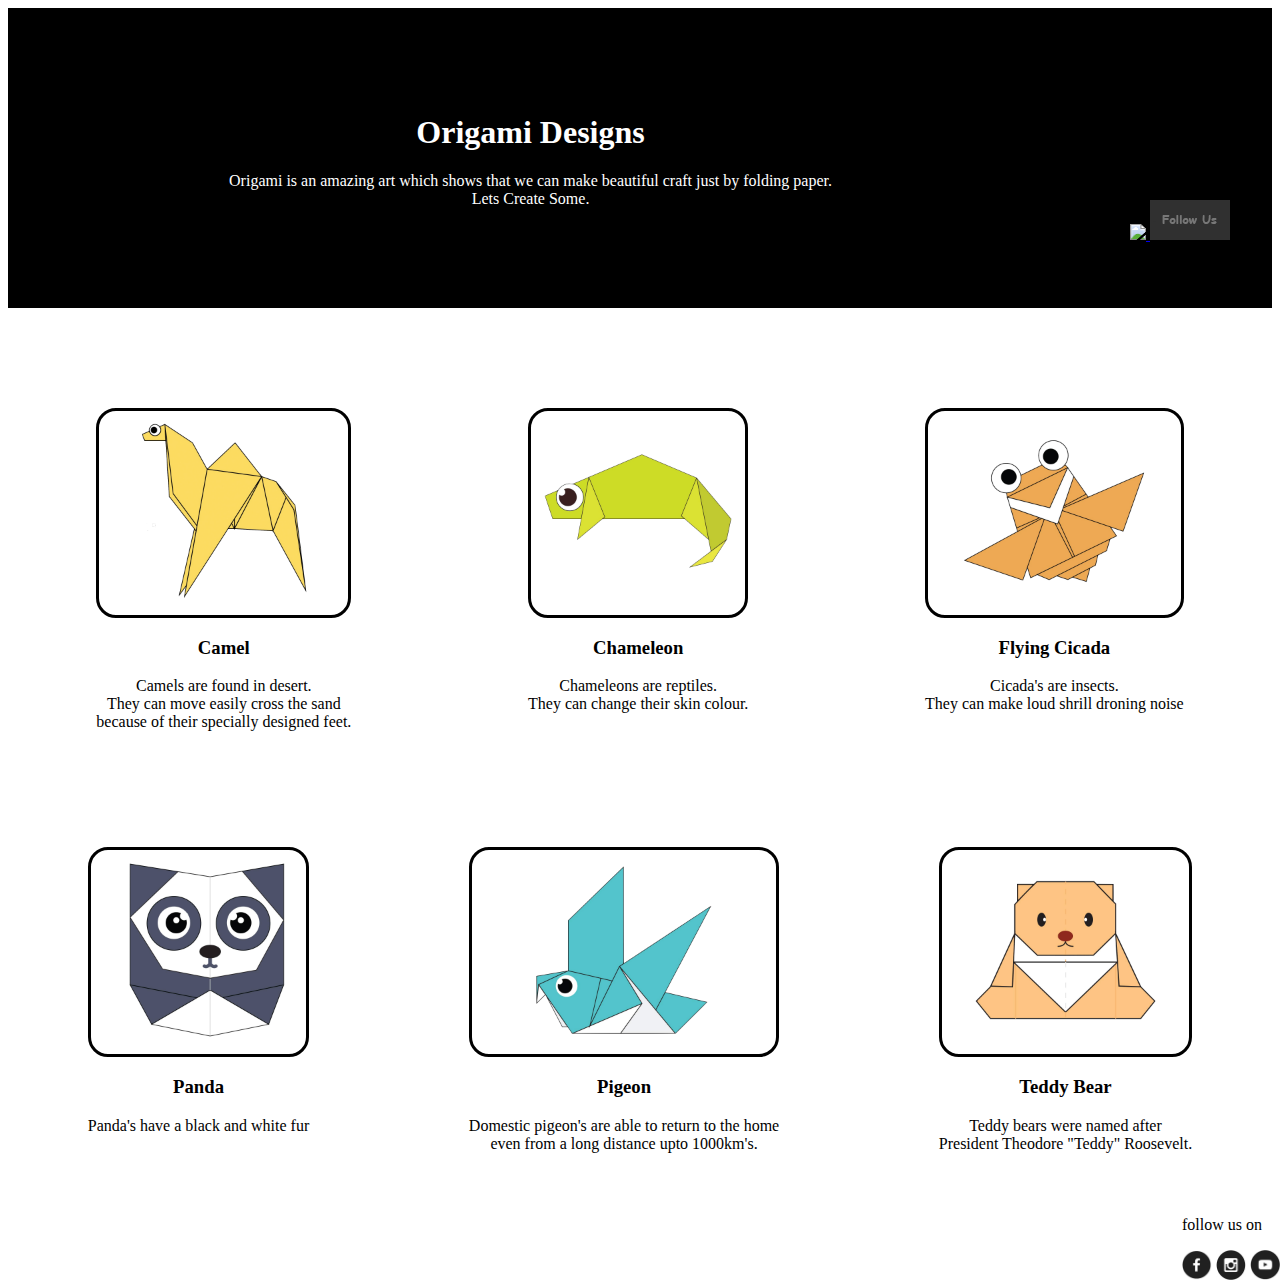
==== index.html @ 8c4b46db "Add files via upload" ====
<!DOCTYPE html>
<html>

<head>

    <title>origami.com</title>

    <link rel="stylesheet" type="text/css" href="style.css" />


</head>


<body>

    <div class="Body">


        <div class="TopPanel">

            <div class="Header">
                <h1>Origami Designs</h1>
                <p>Origami is an amazing art which shows that we can make beautiful craft just by folding paper. <br />
                    Lets Create Some.
                </p>

            </div>
            <div class="remarks">

                <a href="about.html">
                    <img src="Images/Aboutus.png" />
                </a>
                <a href="followus.html">

                    <img src="images/FollowUs.png" />

                </a>

            </div>
        </div>

        <div class="Content">

            <div class="Origami">
                <div class="Images">
                    <a href="http://origami.me/camel/"><img src="images/camel.png" width=200 height=200 /></a>

                </div>

                <div class=heading>
                    <h3> Camel</h3>
                </div>
                <div class="AboutOrigami">
                    <p>
                        Camels are found in desert.</br>
                        They can move easily cross the sand </br>
                        because of their specially designed feet.
                    </p>
                </div>
            </div>

            <div class="Origami">
                <div class="Images">
                    <a href="http://origami.me/chameleon/"><img src="images/chameleon.png" width=200 height=200 /></a>
                </div>
                <div class=heading>
                    <h3> Chameleon</h3>
                </div>

                <div class="AboutOrigami">
                    <p>
                        Chameleons are reptiles.</br>
                        They can change their skin colour.
                    </p>
                </div>
            </div>


            <div class="Origami">
                <div class="Images">
                    <a href="http://origami.me/flying-cicada/"><img src="images/cicada.png" width=200 height=200 /></a>
                </div>

                <div class=heading>
                    <h3> Flying Cicada</h3>
                </div>
                <div class="AboutOrigami">
                    <p>
                        Cicada's are insects.</br>
                        They can make loud shrill droning noise</br>                        
                    </p>
                </div>
            </div>
        </div>

        <div class="Content">

            <div class="Origami">
                <div class="Images">
                    <a href="http://origami.me/panda/"><img src="images/panda.png" width=200 height=200 /></a>
                </div>
                <div class=heading>
                    <h3> Panda</h3>
                </div>
                <div class="AboutOrigami">
                    <p>
                        Panda's have a black and white fur</br>
                        
                    </p>
                </div>
            </div>


            <div class="Origami">
                <div class="Images">
                    <a href="http://origami.me/pigeon/"><img src="images/pigeon.png" width=200 height=200 /></a>
                </div>
                <div class=heading>
                    <h3> Pigeon</h3>
                </div>
                <div class="AboutOrigami">
                    <p>
                        Domestic pigeon's are able to return to the home </br>
                        even from a long distance upto 1000km's.                       
                    </p>
                </div>
            </div>


            <div class="Origami">
                <div class="Images">
                    <a href="http://origami.me/teddy-bear/"><img src="images/teddy.png" width=200 height=200 /></a>
                </div>
                <div class=heading>
                    <h3> Teddy Bear</h3>
                </div>
                <div class="AboutOrigami">
                    <p>
                        Teddy bears were named after</br>
                        President Theodore "Teddy" Roosevelt.
                    </p>
                </div>
            </div>
        </div>

        <div class="BottomPanel">

            <div class="BottomPanelCredits">
                <p>follow us on</p>

                <a href="#"><img src="fb.png" width=30 height=30 /></a>
                <a href="#"><img src="insta.png" width=30 height=30 /></a>
                <a href="#"><img src="youtube.png" width=30 height=30 /></a>

            </div>
        </div>


    </div>
</body>




</html>
---- style.css ----
.h1 {
    color: white;
    border: solid;    
}

.Content {
    
    display: flex;
    flex-wrap: wrap;    
    justify-content: space-around; 
    text-align: center;
}

.TopPanel{
    
    display: flex;        
    flex-wrap: wrap; 
    align-items: center;   
    background-image: url("Images/Heading.png");   
    justify-content: space-between;
    background-color:black;
    height: 300px;    
}

.BottomPanel {
    
    background-color: antiquewhite;     
    
}

.row {

    display: flex;

}

.heading{

    font-family: Verdana, cursive;

}
.Images{

    border: solid;  
    margin-top: 100px;
    border-color: black;
    border-radius: 20px;        

}

.BottomPanelCredits{
        
    position:absolute;right: 0px;
    margin-top: 1000px;  
    position: absolute;bottom: 100px; 
    position:absolute;top: 200px;  

}

.Body{

    min-height: 1000px;    

}

.Header{
    
    color: white;  
    position: absolute;right:35%;                 
    font-family: cursive;  
    text-align: center;           

}
.remarks{

    position:absolute;right: 50px;
    position:absolute;top: 200px;

}
.AboutOrigami{

    font-family: -apple-system;

}
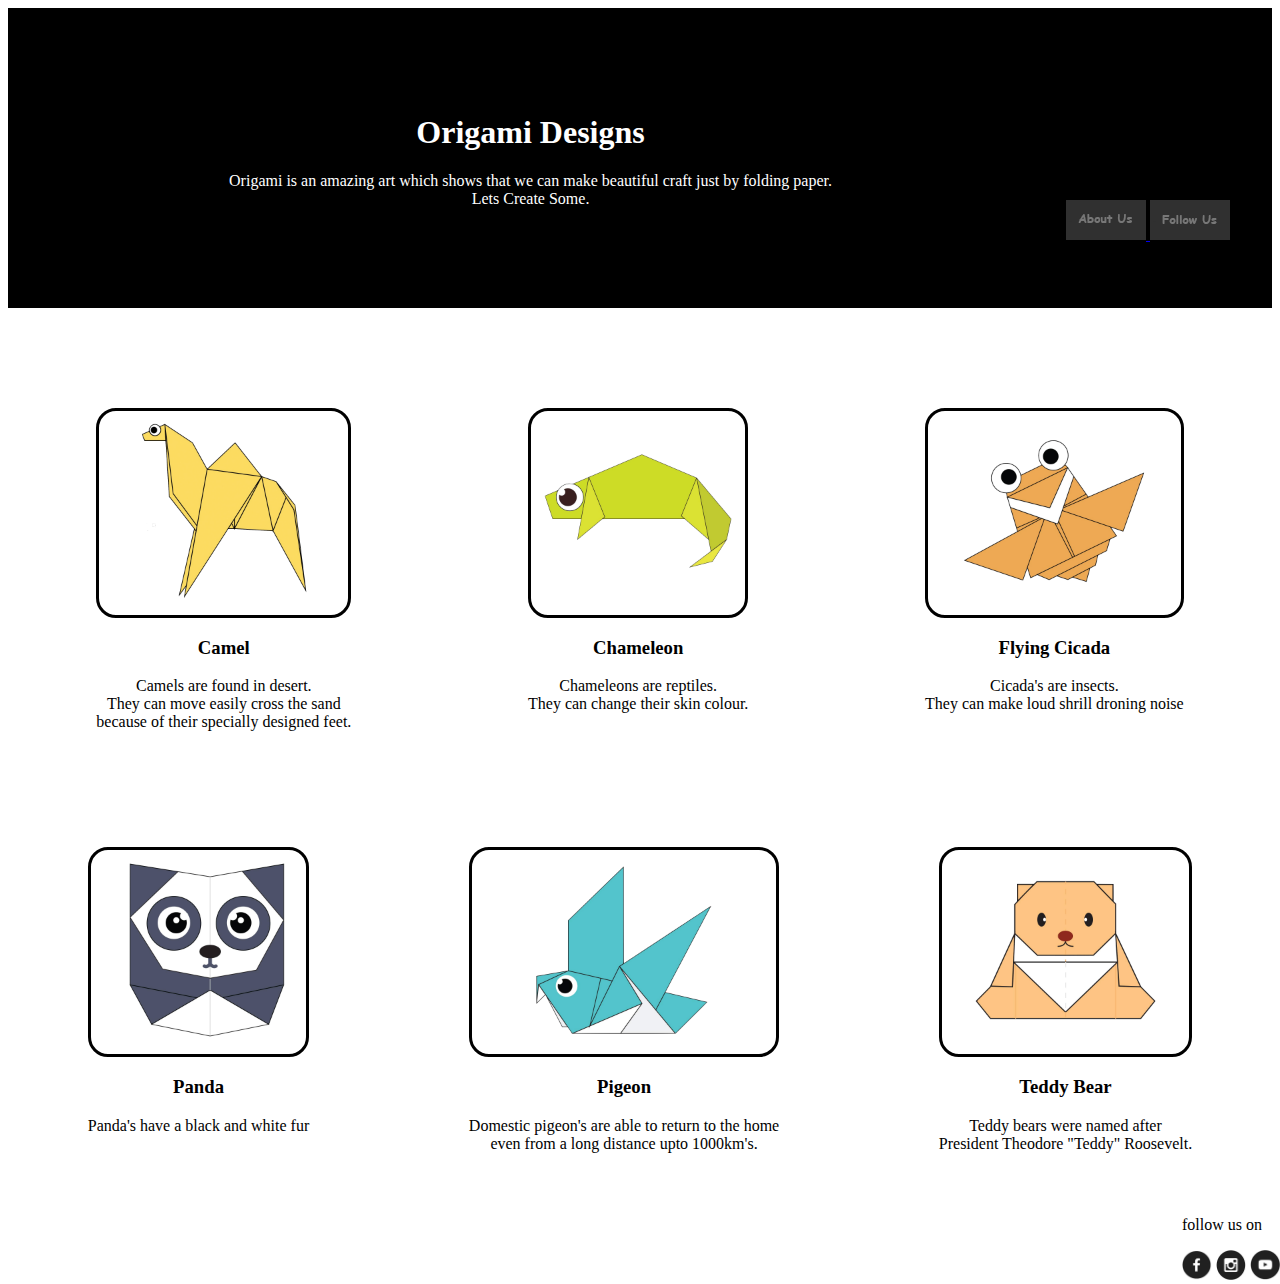
==== commit a43e52bf: "Update index.html" ====
--- a/index.html
+++ b/index.html
@@ -28,7 +28,7 @@
             <div class="remarks">
 
                 <a href="about.html">
-                    <img src="Images/Aboutus.png" />
+                    <img src = "images/Aboutus.png"/>
                 </a>
                 <a href="followus.html">
 
@@ -162,4 +162,4 @@
 
 
 
-</html>+</html>
